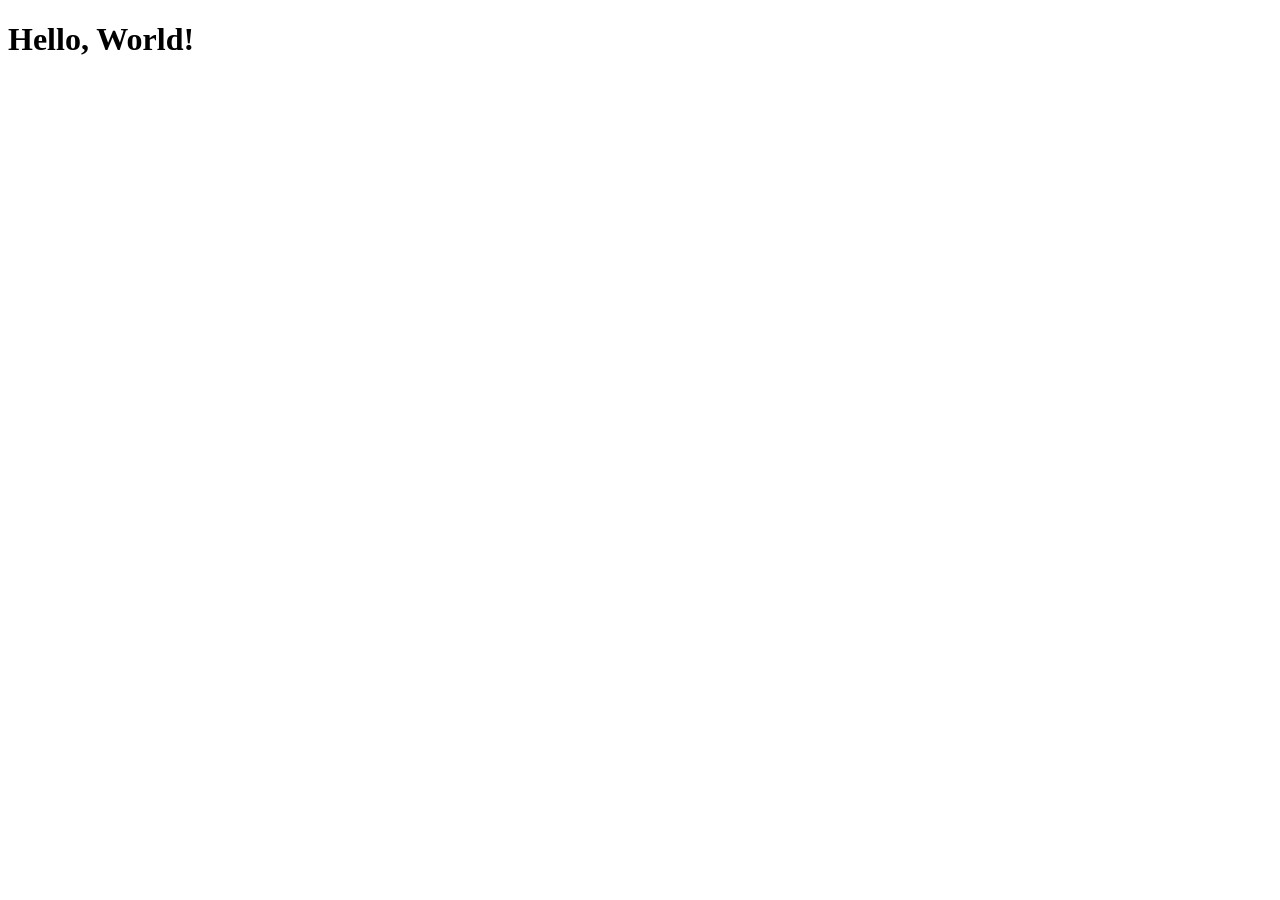
==== index.html @ 75de2da7 "base" ====
<!DOCTYPE html>
<html lang="en">
<head>
    <meta charset="UTF-8">
    <meta name="viewport" content="width=device-width, initial-scale=1.0">
    <title>Document</title>
</head>
    <body>
    <h1>Hello, World!</h1>
    </body>
</html>
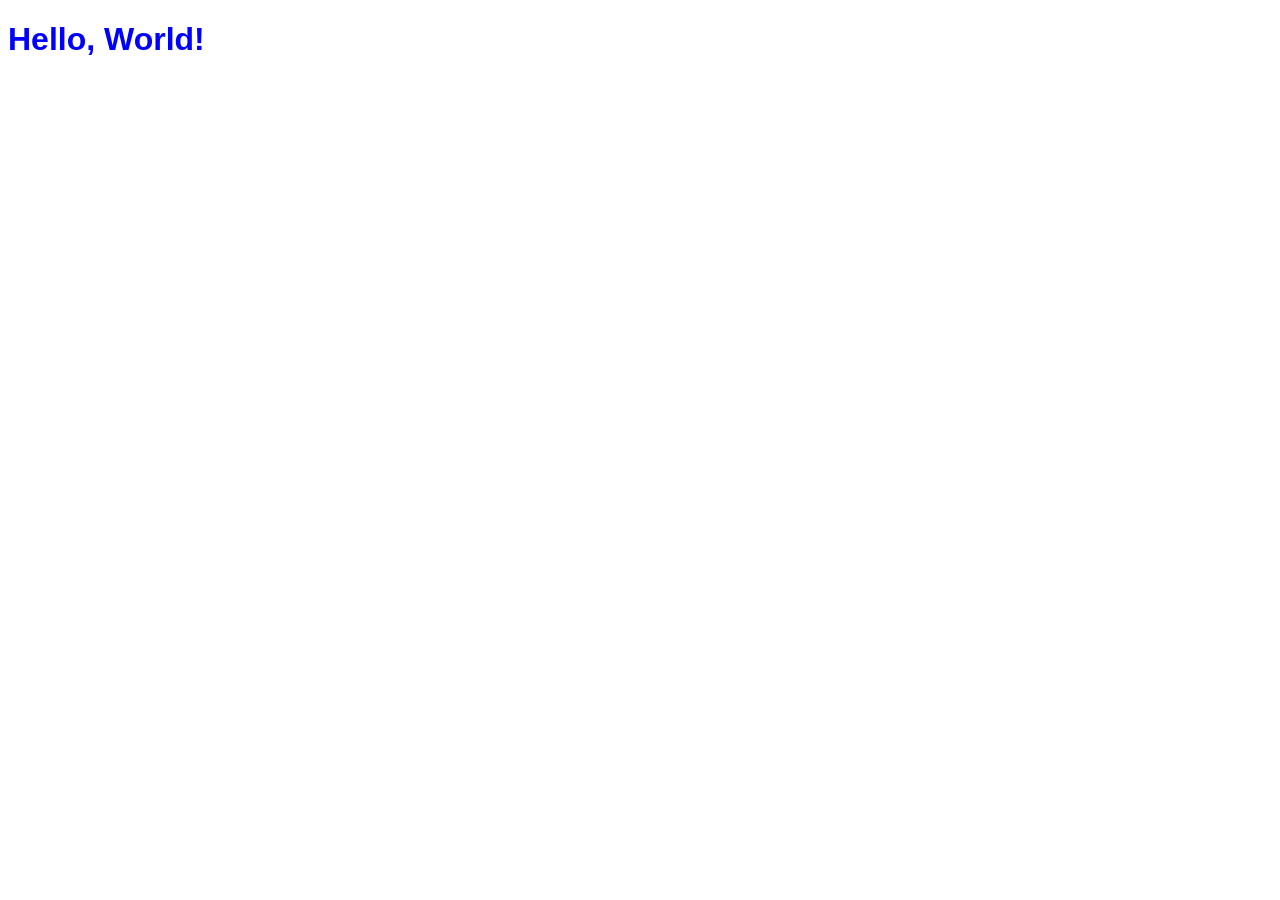
==== commit 351c29e7: "style usw" ====
--- a/index.html
+++ b/index.html
@@ -4,8 +4,9 @@
     <meta charset="UTF-8">
     <meta name="viewport" content="width=device-width, initial-scale=1.0">
     <title>Document</title>
+    <link rel="stylesheet" href="style.css">
 </head>
     <body>
-    <h1>Hello, World!</h1>
+    <h1 class="test" >Hello, World!</h1>
     </body>
 </html>
--- a/style.css
+++ b/style.css
@@ -0,0 +1,4 @@
+.test {
+    color: blue;
+    font-family: Arial, Helvetica, sans-serif;
+}
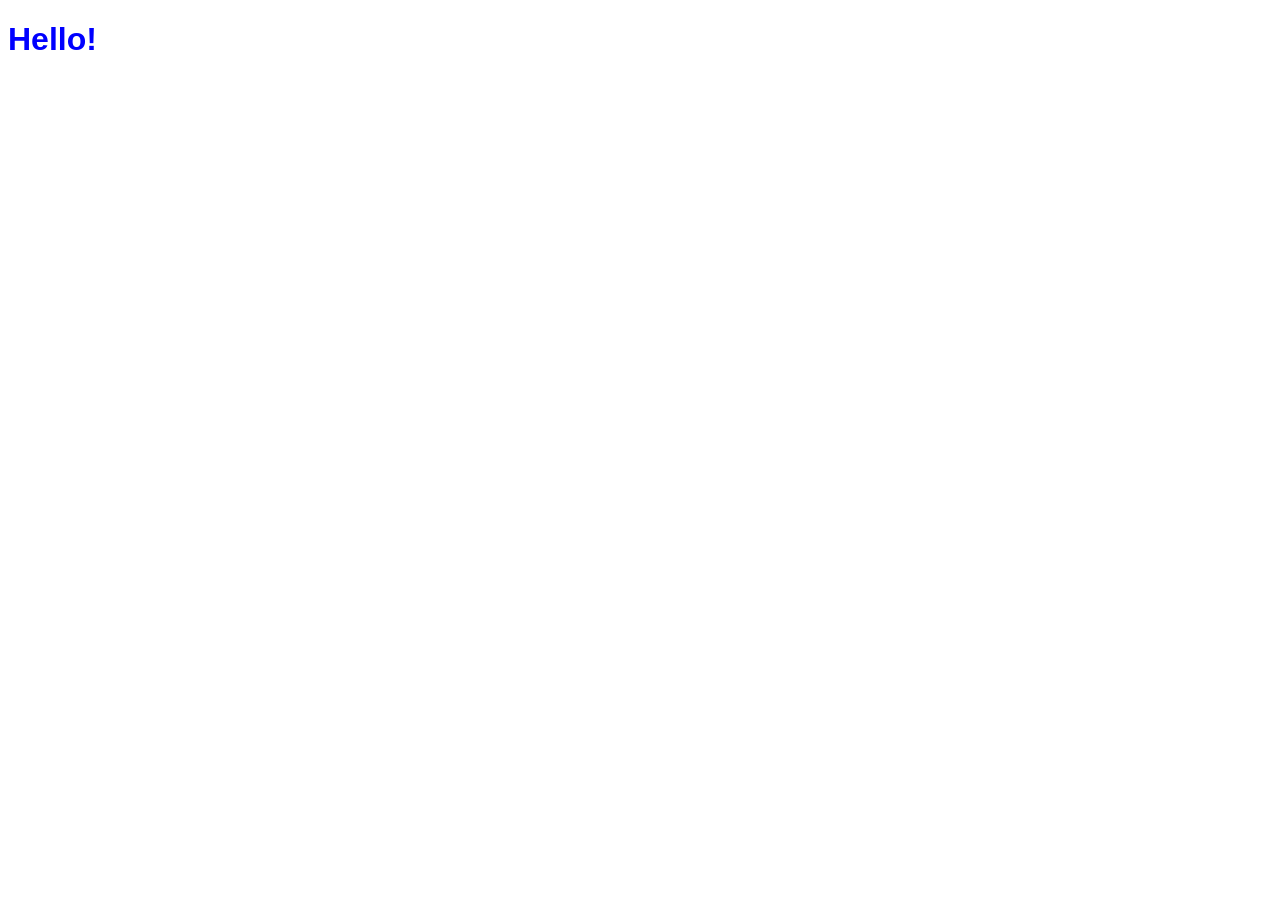
==== commit 4dd406ae: "Update index.html" ====
--- a/index.html
+++ b/index.html
@@ -7,6 +7,6 @@
     <link rel="stylesheet" href="style.css">
 </head>
     <body>
-    <h1 class="test" >Hello, World!</h1>
+    <h1 class="test" >Hello!</h1>
     </body>
 </html>
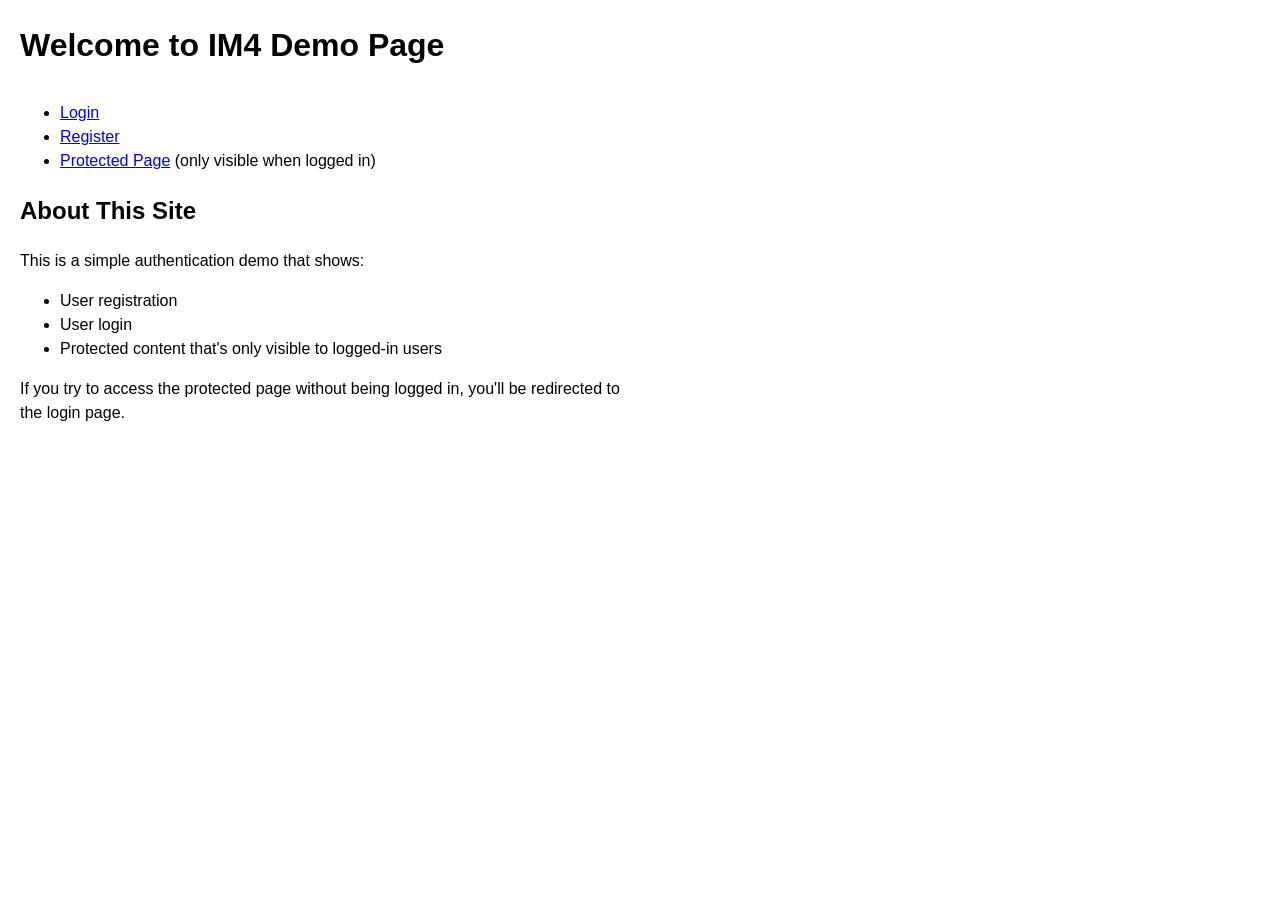
==== commit b405e8f0: "Files ersetzt mit Vorlage" ====
--- a/index.html
+++ b/index.html
@@ -1,12 +1,36 @@
-<!DOCTYPE html>
+<!doctype html>
 <html lang="en">
-<head>
-    <meta charset="UTF-8">
-    <meta name="viewport" content="width=device-width, initial-scale=1.0">
-    <title>Document</title>
-    <link rel="stylesheet" href="style.css">
-</head>
-    <body>
-    <h1 class="test" >Hello!</h1>
-    </body>
-</html>+  <head>
+    <meta charset="UTF-8" />
+    <title>Welcome</title>
+    <link rel="stylesheet" href="css/style.css" />
+  </head>
+  <body>
+    <h1>Welcome to IM4 Demo Page</h1>
+
+    <div class="navigation">
+      <ul>
+        <li><a href="login.html">Login</a></li>
+        <li><a href="register.html">Register</a></li>
+        <li>
+          <a href="protected.html">Protected Page</a> (only visible when logged
+          in)
+        </li>
+      </ul>
+    </div>
+
+    <div class="info">
+      <h2>About This Site</h2>
+      <p>This is a simple authentication demo that shows:</p>
+      <ul>
+        <li>User registration</li>
+        <li>User login</li>
+        <li>Protected content that's only visible to logged-in users</li>
+      </ul>
+      <p>
+        If you try to access the protected page without being logged in, you'll
+        be redirected to the login page.
+      </p>
+    </div>
+  </body>
+</html>
--- a/css/style.css
+++ b/css/style.css
@@ -0,0 +1,35 @@
+/* style.css */
+body {
+  font-family: Arial, sans-serif;
+  margin: 20px;
+  max-width: 600px;
+  line-height: 1.5;
+}
+
+h1 {
+  margin-bottom: 1em;
+}
+
+form > div {
+  margin-bottom: 1em;
+}
+
+label {
+  display: inline-block;
+  width: 80px;
+}
+
+input[type="email"],
+input[type="password"] {
+  width: 200px;
+  padding: 4px;
+}
+
+button {
+  padding: 8px 16px;
+  cursor: pointer;
+}
+
+p {
+  margin-top: 1em;
+}
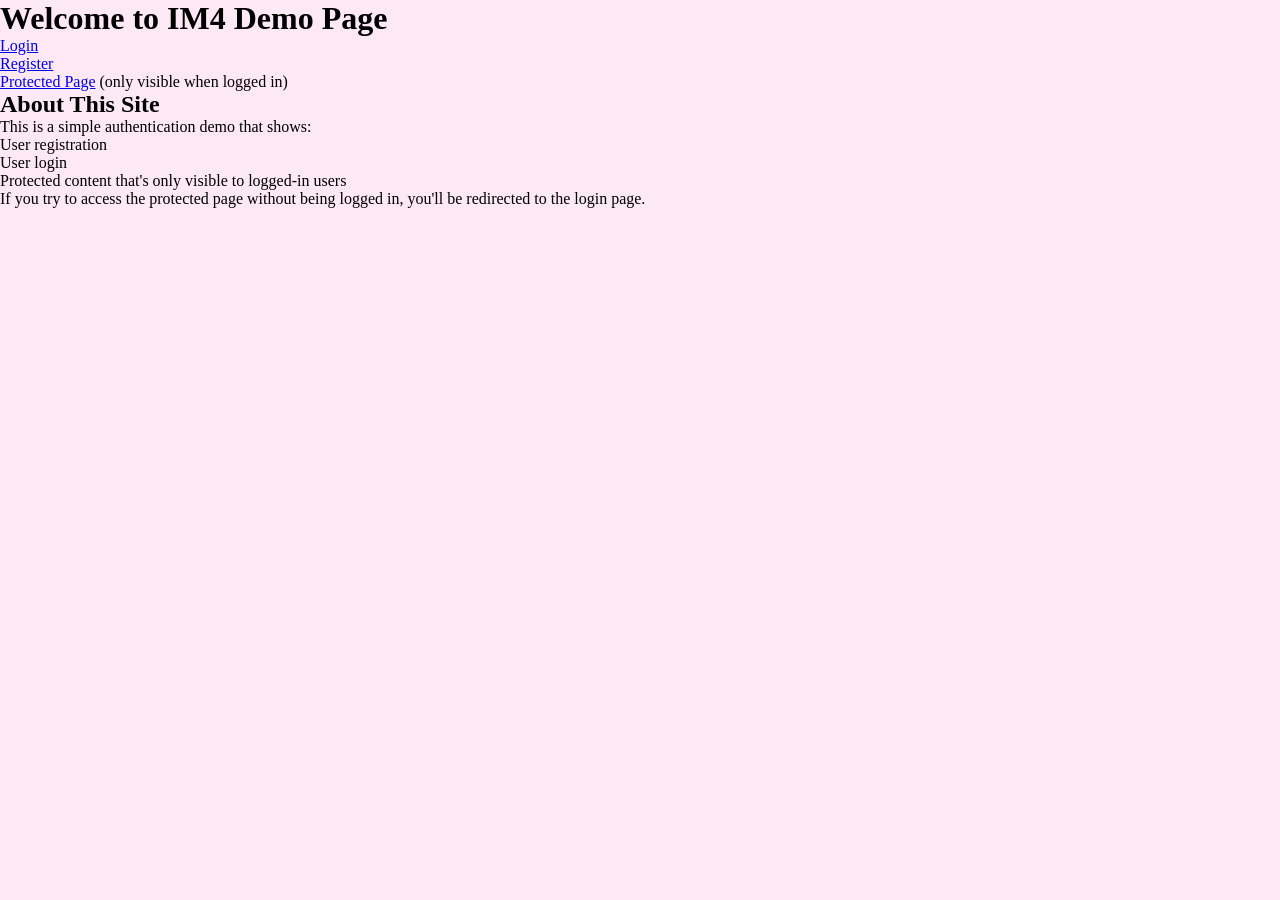
==== commit fdce2a90: "verlinkung zu protected korrigiert" ====
--- a/index.html
+++ b/index.html
@@ -13,7 +13,7 @@
         <li><a href="login.html">Login</a></li>
         <li><a href="register.html">Register</a></li>
         <li>
-          <a href="protected.html">Protected Page</a> (only visible when logged
+          <a href="pages/protected.html">Protected Page</a> (only visible when logged
           in)
         </li>
       </ul>
--- a/css/style.css
+++ b/css/style.css
@@ -1,35 +1,385 @@
-/* style.css */
+* {
+  box-sizing: border-box;
+  margin: 0;
+  padding: 0;
+}
+
 body {
-  font-family: Arial, sans-serif;
-  margin: 20px;
-  max-width: 600px;
-  line-height: 1.5;
-}
-
-h1 {
-  margin-bottom: 1em;
-}
-
-form > div {
-  margin-bottom: 1em;
-}
-
-label {
-  display: inline-block;
-  width: 80px;
-}
-
-input[type="email"],
-input[type="password"] {
-  width: 200px;
-  padding: 4px;
-}
-
-button {
-  padding: 8px 16px;
+  width: 100%;
+  background: #fde8f5;
+  margin: 0;
+  padding: 0;
+}
+
+/* Login Seite*/
+
+#login {
+  background: #fde8f5;
+  display: flex;
+  flex-direction: column;
+  align-items: center;
+  justify-content: center;
+  padding: 2rem;
+  width: 100%;
+}
+
+#loginIcon {
+  width: 3em;
+  height: 3em;
+  display: flex;
+  align-items: center;
+  justify-content: center;
+  background: linear-gradient(135deg, #a855f7, #ec4899);
+  border-radius: 50%;
+  font-size: 1.8em;
+}
+
+#login h1 {
+  font-family: "Inter", sans-serif;
+  font-size: 2.2em;
+  color: #5b21b6;
+  text-align: center;
+  margin: 1% 0;
+}
+
+#login h3 {
+  font-family: "Inter", sans-serif;
+  font-size: 1.4em;
+  color: #9333ea;
+  text-align: center;
+  margin: 0 0 2% 0;
+}
+
+#loginForm {
+  background: white;
+  border-radius: 0.8em;
+  padding: 2rem;
+  width: 60%;
+  box-shadow: 0 8px 32px rgba(10, 6, 21, 0.4);
+}
+
+#loginForm label {
+  display: block;
+  font-family: "Inter", sans-serif;
+  font-size: 1em;
+  color: #5b21b6;
+  margin-bottom: 1%;
+}
+
+#login input[type="email"],
+#login input[type="password"] {
+  width: 100%;
+  box-sizing: border-box;
+  padding: 1.2em;
+  font-family: "Inter", sans-serif;
+  font-size: 1em;
+  background: #f3f0ff;
+  border: none;
+  border-radius: 0.8em;
+  margin-bottom: 1.2rem;
+}
+
+#login input[type="email"]::placeholder,
+#login input[type="password"]::placeholder {
+  color: #a78bfa;
+}
+
+#login input[type="email"]:focus,
+#login input[type="password"]:focus {
+  box-shadow: 0 0 0 2px #c4b5fd;
+}
+
+#login button[type="submit"] {
   cursor: pointer;
-}
-
-p {
-  margin-top: 1em;
-}
+  width: 100%;
+  padding: 1.2em;
+  border: none;
+  border-radius: 14px;
+  background: linear-gradient(90deg, #9333ea, #ec4899);
+  color: white;
+  font-family: "Inter", sans-serif;
+  font-size: 1em;
+  font-weight: 600;
+  transition: opacity 0.2s;
+}
+
+#login button[type="submit"]:hover {
+  opacity: 0.8;
+}
+
+#login p {
+  margin-top: 1rem;
+  font-family: "Inter", sans-serif;
+  font-size: 1em;
+  color: #9333ea;
+  text-align: center;
+}
+
+#login p a {
+  color: #7c3aed;
+  font-family: "Inter", sans-serif;
+  font-weight: 600;
+  text-decoration: none;
+}
+
+#login p a:hover {
+  text-decoration: underline;
+}
+
+/* Register Seite*/
+#register {
+  display: flex;
+  flex-direction: column;
+  align-items: center;
+  justify-content: center;
+  padding: 2rem;
+  width: 100%;
+}
+
+#register h1 {
+  font-family: "Inter", sans-serif;
+  font-size: 2.2em;
+  color: #5b21b6;
+  text-align: center;
+  margin: 1% 0;
+}
+
+#registerForm {
+  background: white;
+  border-radius: 0.8em;
+  padding: 2rem;
+  width: 60%;
+  box-shadow: 0 8px 32px rgba(10, 6, 21, 0.4);
+}
+
+#registerForm label {
+  display: block;
+  font-family: "Inter", sans-serif;
+  font-size: 1em;
+  color: #5b21b6;
+  margin-bottom: 1%;
+}
+
+#register input[type="email"],
+#register input[type="password"] {
+  width: 100%;
+  box-sizing: border-box;
+  padding: 1.2em;
+  font-family: "Inter", sans-serif;
+  font-size: 1em;
+  background: #f3f0ff;
+  border: none;
+  border-radius: 0.8em;
+  margin-bottom: 1.2rem;
+}
+
+#register input[type="email"]::placeholder,
+#register input[type="password"]::placeholder {
+  color: #a78bfa;
+}
+
+#register input[type="email"]:focus,
+#register input[type="password"]:focus {
+  box-shadow: 0 0 0 2px #c4b5fd;
+}
+
+#register button[type="submit"] {
+  cursor: pointer;
+  width: 100%;
+  padding: 1.2em;
+  border: none;
+  border-radius: 14px;
+  background: linear-gradient(90deg, #9333ea, #ec4899);
+  color: white;
+  font-family: "Inter", sans-serif;
+  font-size: 1em;
+  font-weight: 600;
+  transition: opacity 0.2s;
+}
+
+#register button[type="submit"]:hover {
+  opacity: 0.8;
+}
+
+#register p {
+  margin-top: 1rem;
+  font-family: "Inter", sans-serif;
+  font-size: 1em;
+  color: #9333ea;
+  text-align: center;
+}
+
+#register p a {
+  color: #7c3aed;
+  font-family: "Inter", sans-serif;
+  font-weight: 600;
+  text-decoration: none;
+}
+
+#register p a:hover {
+  text-decoration: underline;
+}
+
+/* Home */
+
+#begruessungHome {
+  text-align: center;
+  font-family: "Inter", sans-serif;
+  margin: 2% 0;
+}
+
+#homeContainer {
+  display: grid;
+  grid-template-columns: 1fr;
+  gap: 1rem;
+  padding: 0 1rem;
+  margin-bottom: 4.5rem;
+}
+
+#championContainer {
+  background: #f5c400;
+  border-radius: 1em;
+  padding: 1rem 1.5rem;
+  margin: 0;
+  display: flex;
+  flex-direction: column;
+  justify-content: center;
+  align-items: center;
+}
+
+#championContainer h2 {
+  font-family: "Inter", sans-serif;
+  font-size: 1.1em;
+  font-weight: 700;
+  color: #7a4f00;
+  margin-bottom: 0.5rem;
+}
+
+#championInfo,
+#familienStreakInfo {
+  display: flex;
+  align-items: center;
+  gap: 0.8rem;
+}
+
+#championEmoji,
+#familienStreakEmoji {
+  font-size: 2.5em;
+}
+
+#championName,
+#familienStreakName {
+  font-family: "Inter", sans-serif;
+  font-weight: 600;
+  font-size: 1em;
+  color: #3d2600;
+}
+
+#championScore,
+#familienStreakScore {
+  font-family: "Inter", sans-serif;
+  font-size: 0.9em;
+  color: #7a4f00;
+}
+
+.streakContainer {
+  background: #f5c400;
+  border-radius: 1em;
+  padding: 1rem 1.5rem;
+  margin: 0;
+}
+
+.streakContainer h1,
+.streakContainer h2 {
+  text-align: center;
+  font-family: "Inter", sans-serif;
+}
+
+.streakContainer h2 {
+  font-size: 1.1em;
+}
+
+.streakContainer h2 {
+  color: #7a4f00;
+  font-weight: 600;
+}
+
+.streakContainer h1 {
+  color: #3d2600;
+  font-size: 3em;
+  font-weight: 700;
+}
+
+#balkendiagrammContainer h2 {
+  text-align: left;
+}
+
+#balkendiagramm {
+  width: 100%;
+  max-width: 100%;
+  display: block;
+}
+
+footer {
+  position: fixed;
+  bottom: 0;
+  left: 0;
+  right: 0;
+  display: flex;
+  justify-content: space-around;
+  align-items: center;
+  background: white;
+  padding: 0.8em 0;
+}
+
+.footerIcon {
+  display: flex;
+  flex-direction: column;
+  align-items: center;
+  font-size: 1em;
+  color: #999;
+  background: none;
+  border: none;
+  cursor: pointer;
+  padding: 2% 4%;
+}
+
+.footerIcon.aktiv {
+  color: #d85a30;
+  background: #fde8f5;
+  border-radius: 1em;
+}
+
+/* Media Queries */
+
+@media (max-width: 700px) {
+  #loginForm {
+    width: 80%;
+  }
+
+  #login h1 {
+    margin: 2% 0;
+  }
+
+  #login h3 {
+    margin: 2% 0 8% 0;
+  }
+
+  #registerForm {
+    width: 80%;
+  }
+
+  #register h1 {
+    margin: 2% 0;
+  }
+
+  #register h3 {
+    margin: 2% 0 8% 0;
+  }
+}
+
+@media (max-width: 400px) {
+  #homeContainer {
+    margin: 0;
+  }
+}
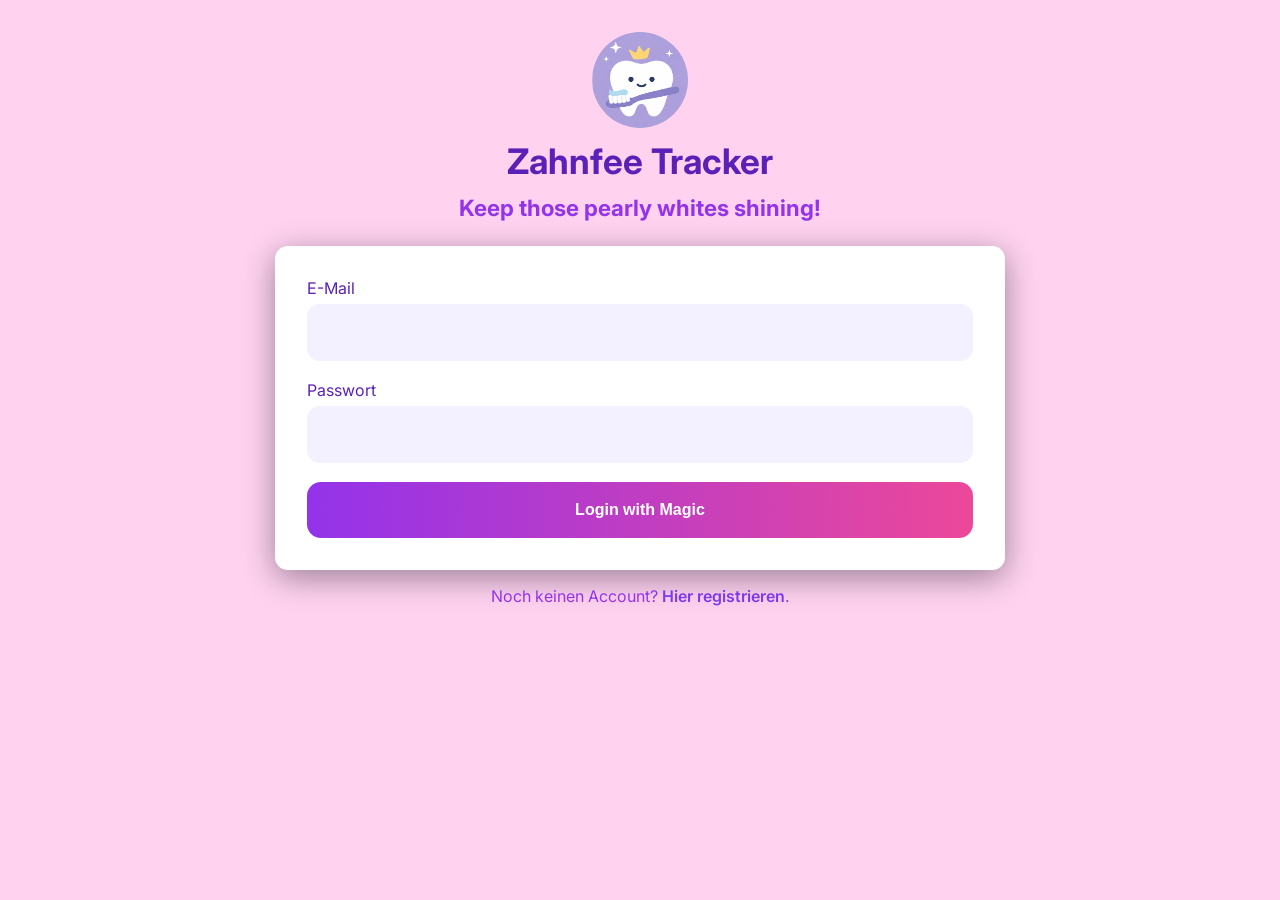
==== commit 6a996fee: "index weiterleitung zu login" ====
--- a/index.html
+++ b/index.html
@@ -2,35 +2,13 @@
 <html lang="en">
   <head>
     <meta charset="UTF-8" />
-    <title>Welcome</title>
-    <link rel="stylesheet" href="css/style.css" />
+    <meta http-equiv="refresh" content="0; url=pages/login.html" />
+    <script>
+      window.location.replace("pages/login.html");
+    </script>
+    <title>Redirecting</title>
   </head>
   <body>
-    <h1>Welcome to IM4 Demo Page</h1>
-
-    <div class="navigation">
-      <ul>
-        <li><a href="login.html">Login</a></li>
-        <li><a href="register.html">Register</a></li>
-        <li>
-          <a href="pages/protected.html">Protected Page</a> (only visible when logged
-          in)
-        </li>
-      </ul>
-    </div>
-
-    <div class="info">
-      <h2>About This Site</h2>
-      <p>This is a simple authentication demo that shows:</p>
-      <ul>
-        <li>User registration</li>
-        <li>User login</li>
-        <li>Protected content that's only visible to logged-in users</li>
-      </ul>
-      <p>
-        If you try to access the protected page without being logged in, you'll
-        be redirected to the login page.
-      </p>
-    </div>
+    <p>Redirecting to login...</p>
   </body>
 </html>
